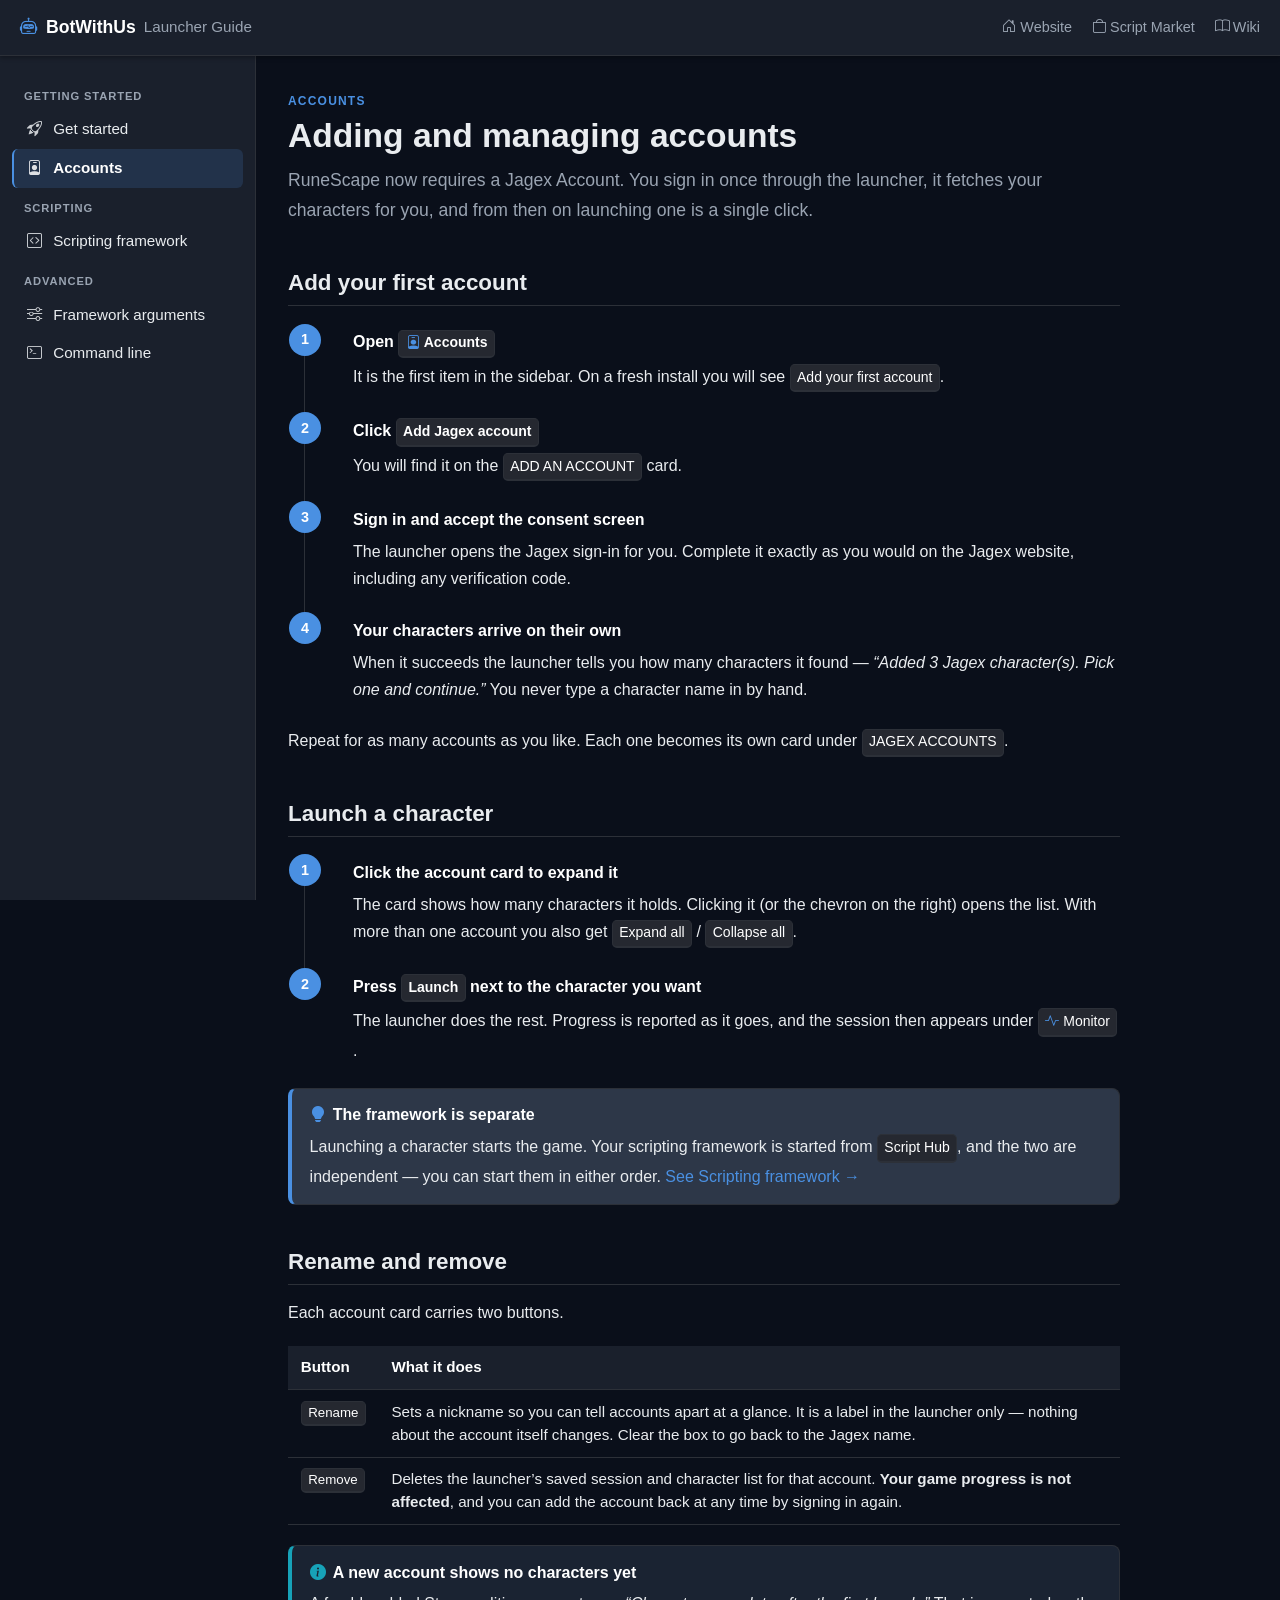
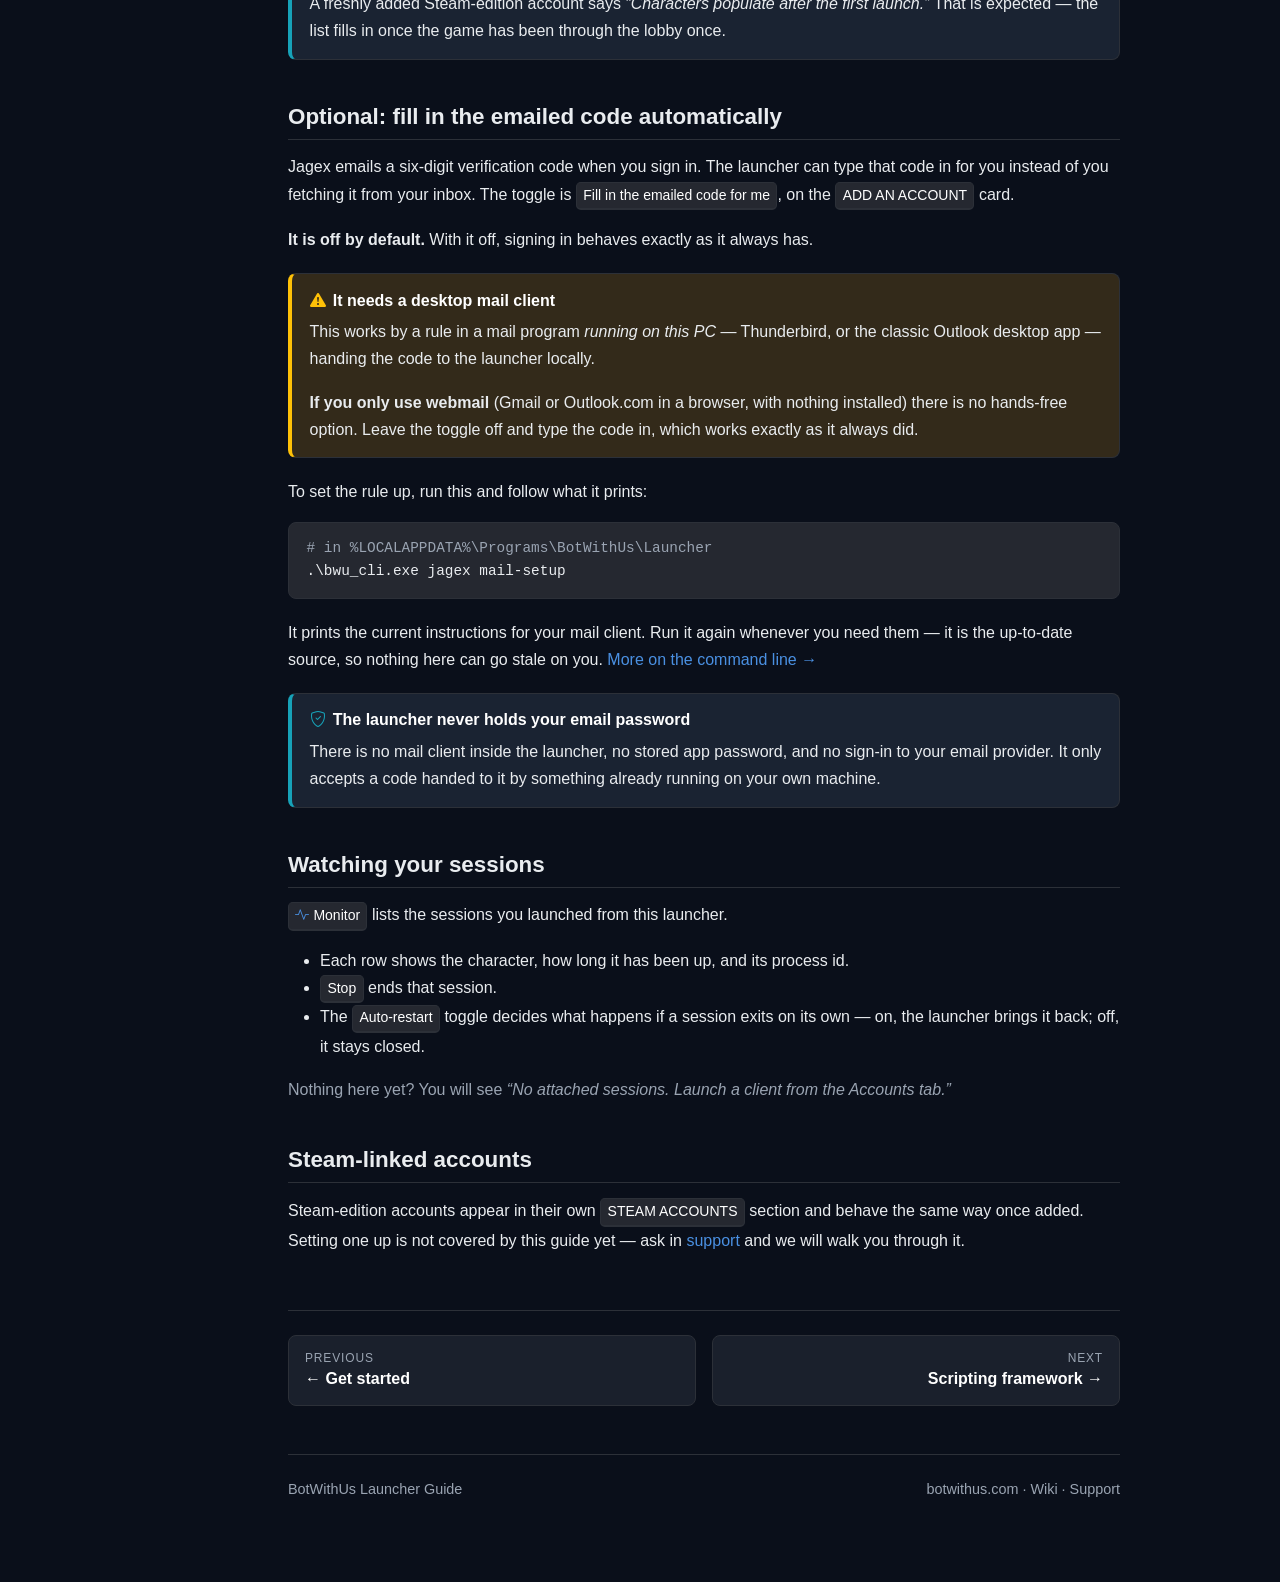
==== accounts.html @ f5e4bc73 "Add the BotWithUs Launcher user guide Five static pages published with GitHub Pages: install and sig" ====
<!DOCTYPE html>
<html lang="en" data-bs-theme="dark">
<head>
<meta charset="UTF-8">
<meta name="viewport" content="width=device-width, initial-scale=1.0">
<title>Accounts &mdash; BotWithUs Launcher Guide</title>
<meta name="description" content="Add a Jagex Account to the BotWithUs Launcher, launch a character, and manage your saved accounts.">
<link rel="stylesheet" href="https://cdn.jsdelivr.net/npm/bootstrap@5.3.3/dist/css/bootstrap.min.css">
<link rel="stylesheet" href="https://cdn.jsdelivr.net/npm/bootstrap-icons@1.13.1/font/bootstrap-icons.min.css">
<link rel="stylesheet" href="assets/site.css">
</head>
<body>

<nav class="bwu-nav">
  <button class="bwu-menu-btn" id="menuBtn" aria-label="Toggle navigation"><i class="bi bi-list"></i></button>
  <a class="bwu-brand" href="index.html"><i class="bi bi-robot"></i> BotWithUs <span class="bwu-brand-sub">Launcher Guide</span></a>
  <div class="bwu-nav-links">
    <a href="https://botwithus.com/"><i class="bi bi-house-door"></i> Website</a>
    <a href="https://botwithus.com/sdn/"><i class="bi bi-bag"></i> Script Market</a>
    <a href="https://wiki.botwithus.net/"><i class="bi bi-book"></i> Wiki</a>
  </div>
</nav>

<div class="bwu-shell">
<aside class="bwu-sidebar" id="sidebar">
  <div class="bwu-cat">Getting started</div>
  <a class="bwu-navitem" href="index.html"><i class="bi bi-rocket-takeoff"></i> Get started</a>
  <a class="bwu-navitem active" href="accounts.html"><i class="bi bi-person-badge"></i> Accounts</a>
  <div class="bwu-cat">Scripting</div>
  <a class="bwu-navitem" href="scripting.html"><i class="bi bi-code-square"></i> Scripting framework</a>
  <div class="bwu-cat">Advanced</div>
  <a class="bwu-navitem" href="arguments.html"><i class="bi bi-sliders"></i> Framework arguments</a>
  <a class="bwu-navitem" href="cli.html"><i class="bi bi-terminal"></i> Command line</a>
</aside>

<main class="bwu-main">
<div class="bwu-content">

<div class="bwu-eyebrow">Accounts</div>
<h1>Adding and managing accounts</h1>
<p class="bwu-lead">RuneScape now requires a Jagex Account. You sign in once through the launcher,
it fetches your characters for you, and from then on launching one is a single click.</p>

<h2 id="add">Add your first account</h2>

<ol class="bwu-steps">
  <li>
    <span class="bwu-step-title">Open <span class="ui"><i class="bi bi-person-badge"></i>Accounts</span></span>
    <p>It is the first item in the sidebar. On a fresh install you will see
    <span class="ui">Add your first account</span>.</p>
  </li>
  <li>
    <span class="bwu-step-title">Click <span class="ui">Add Jagex account</span></span>
    <p>You will find it on the <span class="ui">ADD AN ACCOUNT</span> card.</p>
  </li>
  <li>
    <span class="bwu-step-title">Sign in and accept the consent screen</span>
    <p>The launcher opens the Jagex sign-in for you. Complete it exactly as you would on the
    Jagex website, including any verification code.</p>
  </li>
  <li>
    <span class="bwu-step-title">Your characters arrive on their own</span>
    <p>When it succeeds the launcher tells you how many characters it found &mdash;
    <em>&ldquo;Added 3 Jagex character(s). Pick one and continue.&rdquo;</em> You never type a
    character name in by hand.</p>
  </li>
</ol>

<p>Repeat for as many accounts as you like. Each one becomes its own card under
<span class="ui">JAGEX ACCOUNTS</span>.</p>

<h2 id="launch">Launch a character</h2>

<ol class="bwu-steps">
  <li>
    <span class="bwu-step-title">Click the account card to expand it</span>
    <p>The card shows how many characters it holds. Clicking it (or the chevron on the right)
    opens the list. With more than one account you also get
    <span class="ui">Expand all</span> / <span class="ui">Collapse all</span>.</p>
  </li>
  <li>
    <span class="bwu-step-title">Press <span class="ui">Launch</span> next to the character you want</span>
    <p>The launcher does the rest. Progress is reported as it goes, and the session then appears
    under <span class="ui"><i class="bi bi-activity"></i>Monitor</span>.</p>
  </li>
</ol>

<div class="bwu-callout tip">
  <div class="bwu-callout-title"><i class="bi bi-lightbulb-fill"></i> The framework is separate</div>
  <p>Launching a character starts the game. Your scripting framework is started from
  <span class="ui">Script Hub</span>, and the two are independent &mdash; you can start them in
  either order. <a href="scripting.html">See Scripting framework &rarr;</a></p>
</div>

<h2 id="manage">Rename and remove</h2>

<p>Each account card carries two buttons.</p>

<div class="bwu-tablewrap">
<table class="bwu-table">
  <thead><tr><th>Button</th><th>What it does</th></tr></thead>
  <tbody>
    <tr>
      <td><span class="ui">Rename</span></td>
      <td>Sets a nickname so you can tell accounts apart at a glance. It is a label in the
      launcher only &mdash; nothing about the account itself changes. Clear the box to go back to
      the Jagex name.</td>
    </tr>
    <tr>
      <td><span class="ui">Remove</span></td>
      <td>Deletes the launcher&rsquo;s saved session and character list for that account.
      <strong>Your game progress is not affected</strong>, and you can add the account back at any
      time by signing in again.</td>
    </tr>
  </tbody>
</table>
</div>

<div class="bwu-callout note">
  <div class="bwu-callout-title"><i class="bi bi-info-circle-fill"></i> A new account shows no characters yet</div>
  <p>A freshly added Steam-edition account says <em>&ldquo;Characters populate after the first
  launch.&rdquo;</em> That is expected &mdash; the list fills in once the game has been through the
  lobby once.</p>
</div>

<h2 id="auto-code">Optional: fill in the emailed code automatically</h2>

<p>Jagex emails a six-digit verification code when you sign in. The launcher can type that code in
for you instead of you fetching it from your inbox. The toggle is
<span class="ui">Fill in the emailed code for me</span>, on the
<span class="ui">ADD AN ACCOUNT</span> card.</p>

<p><strong>It is off by default.</strong> With it off, signing in behaves exactly as it always has.</p>

<div class="bwu-callout caution">
  <div class="bwu-callout-title"><i class="bi bi-exclamation-triangle-fill"></i> It needs a desktop mail client</div>
  <p>This works by a rule in a mail program <em>running on this PC</em> &mdash; Thunderbird, or the
  classic Outlook desktop app &mdash; handing the code to the launcher locally.</p>
  <p class="mt-2"><strong>If you only use webmail</strong> (Gmail or Outlook.com in a browser, with
  nothing installed) there is no hands-free option. Leave the toggle off and type the code in, which
  works exactly as it always did.</p>
</div>

<p>To set the rule up, run this and follow what it prints:</p>

<pre><code><span class="c"># in %LOCALAPPDATA%\Programs\BotWithUs\Launcher</span>
.\bwu_cli.exe jagex mail-setup</code></pre>

<p>It prints the current instructions for your mail client. Run it again whenever you need them
&mdash; it is the up-to-date source, so nothing here can go stale on you.
<a href="cli.html">More on the command line &rarr;</a></p>

<div class="bwu-callout note">
  <div class="bwu-callout-title"><i class="bi bi-shield-check"></i> The launcher never holds your email password</div>
  <p>There is no mail client inside the launcher, no stored app password, and no sign-in to your
  email provider. It only accepts a code handed to it by something already running on your own
  machine.</p>
</div>

<h2 id="monitor">Watching your sessions</h2>

<p><span class="ui"><i class="bi bi-activity"></i>Monitor</span> lists the sessions you launched
from this launcher.</p>

<ul>
  <li>Each row shows the character, how long it has been up, and its process id.</li>
  <li><span class="ui">Stop</span> ends that session.</li>
  <li>The <span class="ui">Auto-restart</span> toggle decides what happens if a session exits on its
  own &mdash; on, the launcher brings it back; off, it stays closed.</li>
</ul>

<p class="bwu-muted">Nothing here yet? You will see <em>&ldquo;No attached sessions. Launch a client
from the Accounts tab.&rdquo;</em></p>

<h2 id="steam">Steam-linked accounts</h2>

<p>Steam-edition accounts appear in their own <span class="ui">STEAM ACCOUNTS</span> section and
behave the same way once added. Setting one up is not covered by this guide yet &mdash; ask in
<a href="https://botwithus.com/support/">support</a> and we will walk you through it.</p>

<nav class="bwu-pagenav">
  <a href="index.html">
    <span class="bwu-pagenav-label">Previous</span>
    <span class="bwu-pagenav-title">&larr; Get started</span>
  </a>
  <a class="next" href="scripting.html">
    <span class="bwu-pagenav-label">Next</span>
    <span class="bwu-pagenav-title">Scripting framework &rarr;</span>
  </a>
</nav>

<footer class="bwu-footer">
  <div>BotWithUs Launcher Guide</div>
  <div>
    <a href="https://botwithus.com/">botwithus.com</a> &middot;
    <a href="https://wiki.botwithus.net/">Wiki</a> &middot;
    <a href="https://botwithus.com/support/">Support</a>
  </div>
</footer>

</div>
</main>
</div>

<script>
document.getElementById('menuBtn').addEventListener('click', function () {
  document.body.classList.toggle('bwu-navopen');
});
</script>
</body>
</html>
---- assets/site.css ----
/* BotWithUs Launcher Guide
   Palette copied from the botwithus.com stylesheet so the guide reads as the
   same site. Layered over Bootstrap 5 dark + bootstrap-icons, both of which
   the website itself loads from jsDelivr. No build step. */

:root {
  /* --- from botwithus.com --- */
  --bs-dark: #1A202C;
  --bs-body-bg: #0A0F1A;
  --bs-secondary-bg: #1A202C;
  --bs-tertiary-bg: #252830;
  --bs-primary: #4a90e2;
  --bs-primary-rgb: 74, 144, 226;
  --bs-success: #28a745;
  --bs-warning: #ffc107;
  --bs-danger: #dc3545;
  --bs-info: #17a2b8;
  --bs-border-color: #2c3038;
  --bs-body-color: #e9ecef;
  --bs-link-color: #4a90e2;
  --bs-link-hover-color: #6ba3e7;
  --bwu-card-primary-bg: #2d3748;
  --bwu-card-info-bg: #1a2332;
  --bwu-card-warning-bg: #332a1a;
  --bwu-card-dark-bg: #1e2328;

  /* --- guide-only --- */
  --bwu-muted: #9aa4b2;
  --bwu-sidebar-w: 16rem;
  --bwu-nav-h: 3.5rem;
}

html { scroll-behavior: smooth; scroll-padding-top: calc(var(--bwu-nav-h) + 1rem); }

body {
  background-color: var(--bs-body-bg);
  color: var(--bs-body-color);
  font-family: -apple-system, BlinkMacSystemFont, "Segoe UI", Roboto,
    "Helvetica Neue", Arial, sans-serif;
  min-height: 100vh;
}

a { color: var(--bs-link-color); text-decoration: none; }
a:hover { color: var(--bs-link-hover-color); text-decoration: underline; }

/* ---------- top bar ---------- */
.bwu-nav {
  height: var(--bwu-nav-h);
  background-color: var(--bs-dark);
  border-bottom: 1px solid var(--bs-border-color);
  box-shadow: 0 2px 4px rgba(0, 0, 0, .3);
  position: sticky; top: 0; z-index: 1030;
  display: flex; align-items: center; gap: 1rem;
  padding: 0 1.25rem;
}
.bwu-brand {
  color: #fff; font-weight: 600; font-size: 1.1rem;
  display: inline-flex; align-items: center; gap: .5rem;
}
.bwu-brand:hover { color: #fff; text-decoration: none; }
.bwu-brand i { color: var(--bs-primary); }
.bwu-brand .bwu-brand-sub { color: var(--bwu-muted); font-weight: 400; font-size: .95rem; }
.bwu-nav-links { margin-left: auto; display: flex; gap: 1.25rem; font-size: .9rem; }
.bwu-nav-links a { color: var(--bwu-muted); }
.bwu-nav-links a:hover { color: var(--bs-link-hover-color); text-decoration: none; }
.bwu-menu-btn {
  display: none; background: none; border: 1px solid var(--bs-border-color);
  color: var(--bs-body-color); border-radius: .375rem; padding: .25rem .6rem;
  font-size: 1.1rem; line-height: 1.4;
}

/* ---------- shell ---------- */
.bwu-shell { display: flex; align-items: flex-start; }

.bwu-sidebar {
  width: var(--bwu-sidebar-w); flex: 0 0 var(--bwu-sidebar-w);
  background-color: var(--bs-dark);
  border-right: 1px solid var(--bs-border-color);
  position: sticky; top: var(--bwu-nav-h);
  height: calc(100vh - var(--bwu-nav-h));
  overflow-y: auto; padding: 1.25rem .75rem 2rem;
}
.bwu-sidebar .bwu-cat {
  font-size: .7rem; letter-spacing: .08em; text-transform: uppercase;
  color: var(--bwu-muted); font-weight: 600;
  padding: .75rem .75rem .35rem;
}
.bwu-sidebar a.bwu-navitem {
  display: flex; align-items: center; gap: .6rem;
  padding: .5rem .75rem; border-radius: .375rem;
  color: var(--bs-body-color); font-size: .95rem;
  border-left: 2px solid transparent;
}
.bwu-sidebar a.bwu-navitem:hover {
  background-color: rgba(var(--bs-primary-rgb), .12);
  color: #fff; text-decoration: none;
}
.bwu-sidebar a.bwu-navitem.active {
  background-color: rgba(var(--bs-primary-rgb), .16);
  border-left-color: var(--bs-primary);
  color: #fff; font-weight: 600;
}
.bwu-sidebar a.bwu-navitem i { width: 1.1rem; text-align: center; opacity: .85; }

.bwu-main { flex: 1 1 auto; min-width: 0; padding: 2.25rem 2rem 5rem; }
.bwu-content { max-width: 52rem; }

/* ---------- typography ---------- */
.bwu-eyebrow {
  font-size: .75rem; letter-spacing: .1em; text-transform: uppercase;
  color: var(--bs-primary); font-weight: 600; margin-bottom: .4rem;
}
.bwu-content h1 { font-size: 2.1rem; font-weight: 600; margin-bottom: .6rem; }
.bwu-content h2 {
  font-size: 1.4rem; font-weight: 600; margin-top: 2.75rem; margin-bottom: .85rem;
  padding-bottom: .5rem; border-bottom: 1px solid var(--bs-border-color);
}
.bwu-content h3 { font-size: 1.1rem; font-weight: 600; margin-top: 1.9rem; margin-bottom: .6rem; }
.bwu-content p, .bwu-content li { line-height: 1.7; }
.bwu-content p { margin-bottom: 1rem; }
.bwu-lead { font-size: 1.1rem; color: var(--bwu-muted); line-height: 1.65; }
.bwu-muted { color: var(--bwu-muted); }

/* ---------- UI label chip ---------- */
.ui {
  display: inline-block; background-color: var(--bs-tertiary-bg);
  border: 1px solid var(--bs-border-color); border-bottom-width: 2px;
  border-radius: .3rem; padding: .05rem .4rem;
  font-size: .875em; color: #fff; white-space: nowrap;
}
.ui i { color: var(--bs-primary); margin-right: .25rem; }

code, kbd, .bwu-cmd {
  font-family: ui-monospace, SFMono-Regular, "Cascadia Mono", Menlo, Consolas, monospace;
}
:not(pre) > code {
  background-color: var(--bs-tertiary-bg); color: #e9ecef;
  border: 1px solid var(--bs-border-color); border-radius: .3rem;
  padding: .1rem .35rem; font-size: .875em;
}
pre {
  background-color: var(--bs-tertiary-bg); border: 1px solid var(--bs-border-color);
  border-radius: .5rem; padding: .9rem 1.1rem; overflow-x: auto;
  font-size: .9rem; line-height: 1.6; margin-bottom: 1.25rem;
}
pre code { background: none; border: 0; padding: 0; color: #e9ecef; font-size: inherit; }
pre .c { color: var(--bwu-muted); }
pre .p { color: var(--bs-primary); }

/* ---------- numbered steps ---------- */
ol.bwu-steps { list-style: none; counter-reset: bwu-step; padding-left: 0; margin: 1.25rem 0 1.5rem; }
ol.bwu-steps > li {
  counter-increment: bwu-step; position: relative;
  padding: 0 0 1.4rem 3rem; border-left: 1px solid var(--bs-border-color);
  margin-left: 1rem;
}
ol.bwu-steps > li:last-child { border-left-color: transparent; padding-bottom: 0; }
ol.bwu-steps > li::before {
  content: counter(bwu-step);
  position: absolute; left: -1rem; top: -.15rem;
  width: 2rem; height: 2rem; border-radius: 50%;
  background-color: var(--bs-primary); color: #fff;
  display: flex; align-items: center; justify-content: center;
  font-size: .9rem; font-weight: 600;
}
ol.bwu-steps > li > .bwu-step-title {
  display: block; font-weight: 600; color: #fff; margin-bottom: .3rem; padding-top: .15rem;
}
ol.bwu-steps > li p:last-child { margin-bottom: 0; }

/* ---------- callouts ---------- */
.bwu-callout {
  border-radius: .5rem; padding: .9rem 1.1rem; margin: 1.25rem 0;
  border: 1px solid var(--bs-border-color); border-left-width: 4px;
  background-color: var(--bwu-card-dark-bg);
}
.bwu-callout p:last-child { margin-bottom: 0; }
.bwu-callout .bwu-callout-title {
  font-weight: 600; color: #fff; margin-bottom: .35rem;
  display: flex; align-items: center; gap: .45rem;
}
.bwu-callout.note { border-left-color: var(--bs-info); background-color: var(--bwu-card-info-bg); }
.bwu-callout.note .bwu-callout-title i { color: var(--bs-info); }
.bwu-callout.caution { border-left-color: var(--bs-warning); background-color: var(--bwu-card-warning-bg); }
.bwu-callout.caution .bwu-callout-title i { color: var(--bs-warning); }
.bwu-callout.tip { border-left-color: var(--bs-primary); background-color: var(--bwu-card-primary-bg); }
.bwu-callout.tip .bwu-callout-title i { color: var(--bs-primary); }

/* ---------- cards / tables ---------- */
.bwu-card {
  background-color: var(--bs-dark); border: 1px solid var(--bs-border-color);
  border-radius: .5rem; padding: 1.15rem 1.25rem; margin-bottom: 1rem;
}
.bwu-card h3 { margin-top: 0; }
.bwu-cardgrid { display: grid; grid-template-columns: repeat(auto-fit, minmax(15rem, 1fr)); gap: 1rem; margin: 1.25rem 0; }
.bwu-cardgrid .bwu-card { margin-bottom: 0; }

.bwu-tablewrap { overflow-x: auto; margin: 1.25rem 0; }
table.bwu-table { width: 100%; border-collapse: collapse; font-size: .95rem; }
table.bwu-table th, table.bwu-table td {
  text-align: left; padding: .65rem .8rem; border-bottom: 1px solid var(--bs-border-color);
  vertical-align: top;
}
table.bwu-table th { color: #fff; font-weight: 600; background-color: var(--bs-dark); white-space: nowrap; }
table.bwu-table td:first-child { white-space: nowrap; }
table.bwu-table td:first-child code { white-space: nowrap; }

/* ---------- page nav ---------- */
.bwu-pagenav {
  display: flex; gap: 1rem; margin-top: 3.5rem;
  border-top: 1px solid var(--bs-border-color); padding-top: 1.5rem;
}
.bwu-pagenav a {
  flex: 1 1 0; background-color: var(--bs-dark);
  border: 1px solid var(--bs-border-color); border-radius: .5rem;
  padding: .85rem 1rem; color: var(--bs-body-color);
}
.bwu-pagenav a:hover { border-color: var(--bs-primary); text-decoration: none; }
.bwu-pagenav a.next { text-align: right; }
.bwu-pagenav .bwu-pagenav-label { display: block; font-size: .75rem; color: var(--bwu-muted); text-transform: uppercase; letter-spacing: .07em; }
.bwu-pagenav .bwu-pagenav-title { color: #fff; font-weight: 600; }

footer.bwu-footer {
  border-top: 1px solid var(--bs-border-color); margin-top: 3rem; padding-top: 1.5rem;
  color: var(--bwu-muted); font-size: .9rem;
  display: flex; flex-wrap: wrap; gap: 1rem; justify-content: space-between;
}
footer.bwu-footer a { color: var(--bwu-muted); }
footer.bwu-footer a:hover { color: var(--bs-link-hover-color); }

/* ---------- responsive ---------- */
@media (max-width: 62rem) {
  .bwu-menu-btn { display: inline-block; }
  .bwu-nav-links { display: none; }
  .bwu-sidebar {
    position: fixed; top: var(--bwu-nav-h); left: 0; z-index: 1020;
    transform: translateX(-100%); transition: transform .2s ease;
    box-shadow: 0 0 2rem rgba(0, 0, 0, .6);
  }
  body.bwu-navopen .bwu-sidebar { transform: translateX(0); }
  .bwu-main { padding: 1.75rem 1.15rem 4rem; }
}
@media (max-width: 30rem) {
  .bwu-content h1 { font-size: 1.7rem; }
  .bwu-pagenav { flex-direction: column; }
  ol.bwu-steps > li { padding-left: 2.6rem; }
}
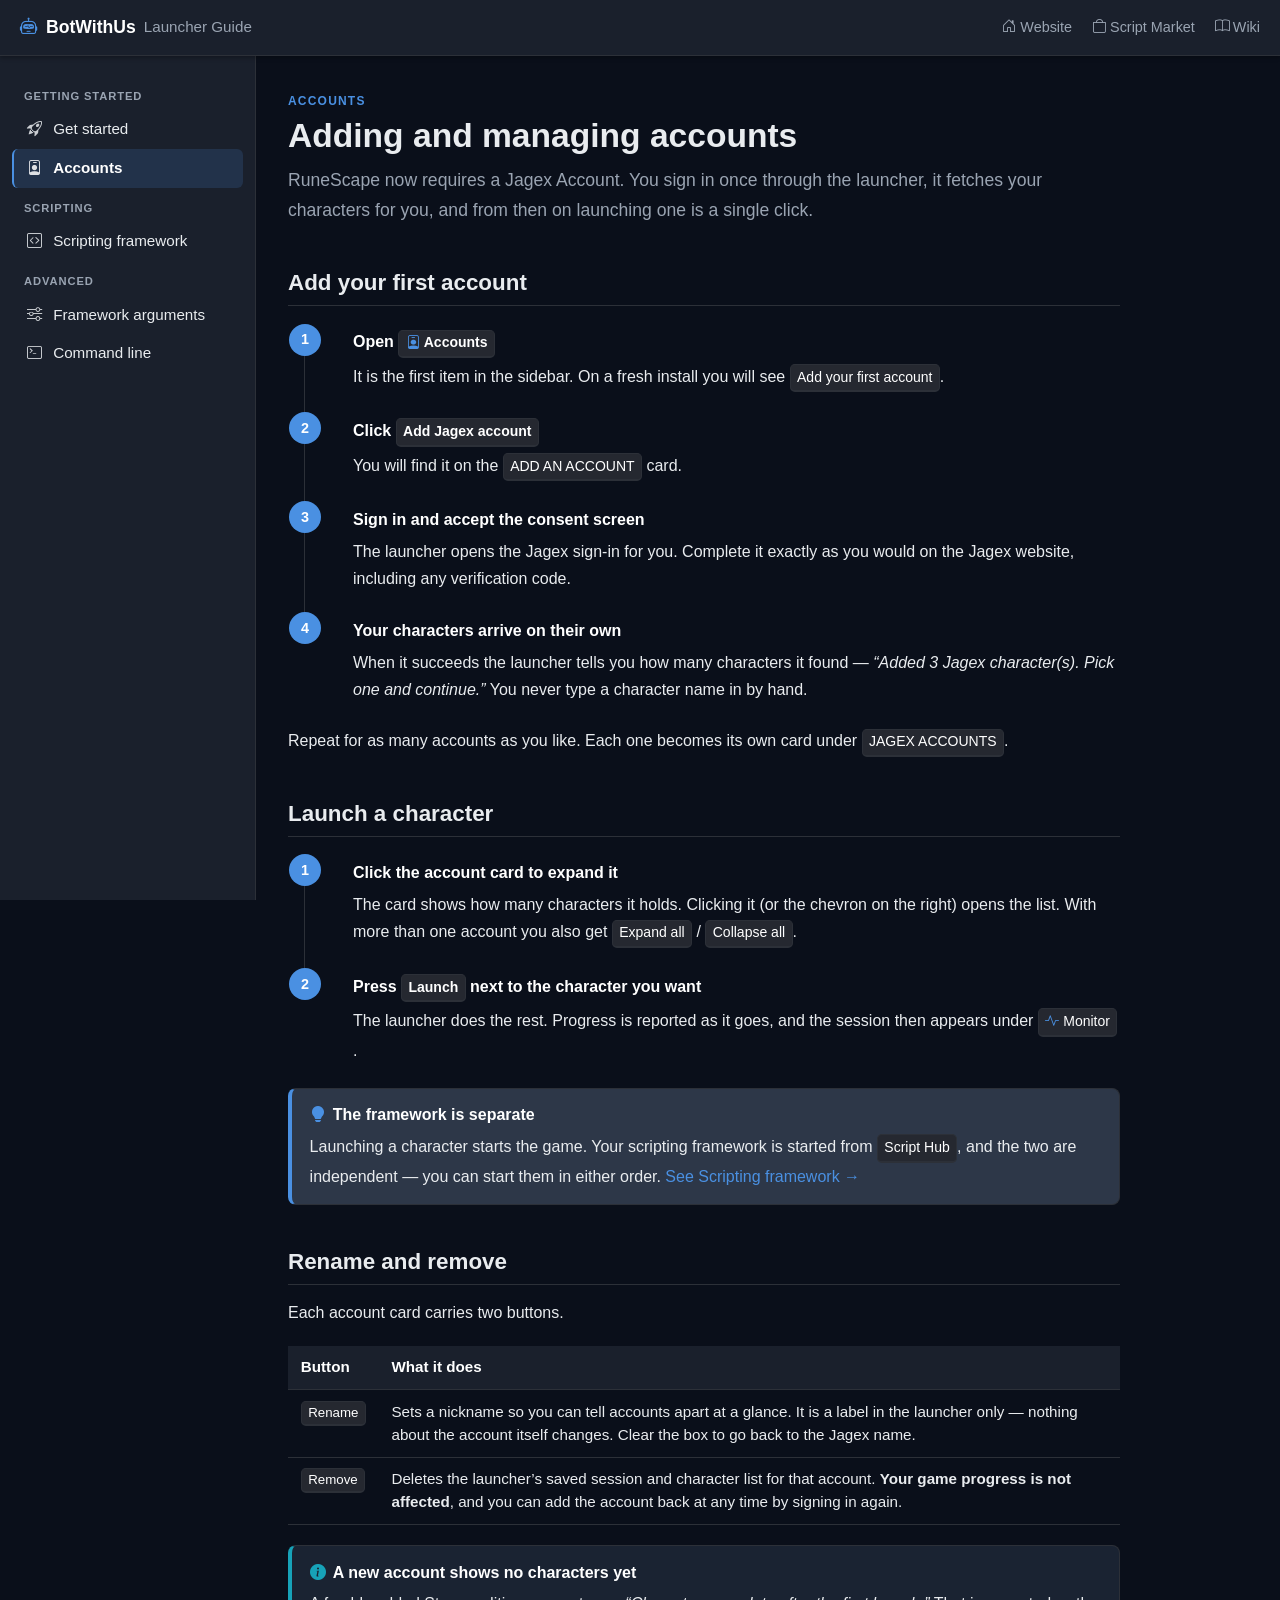
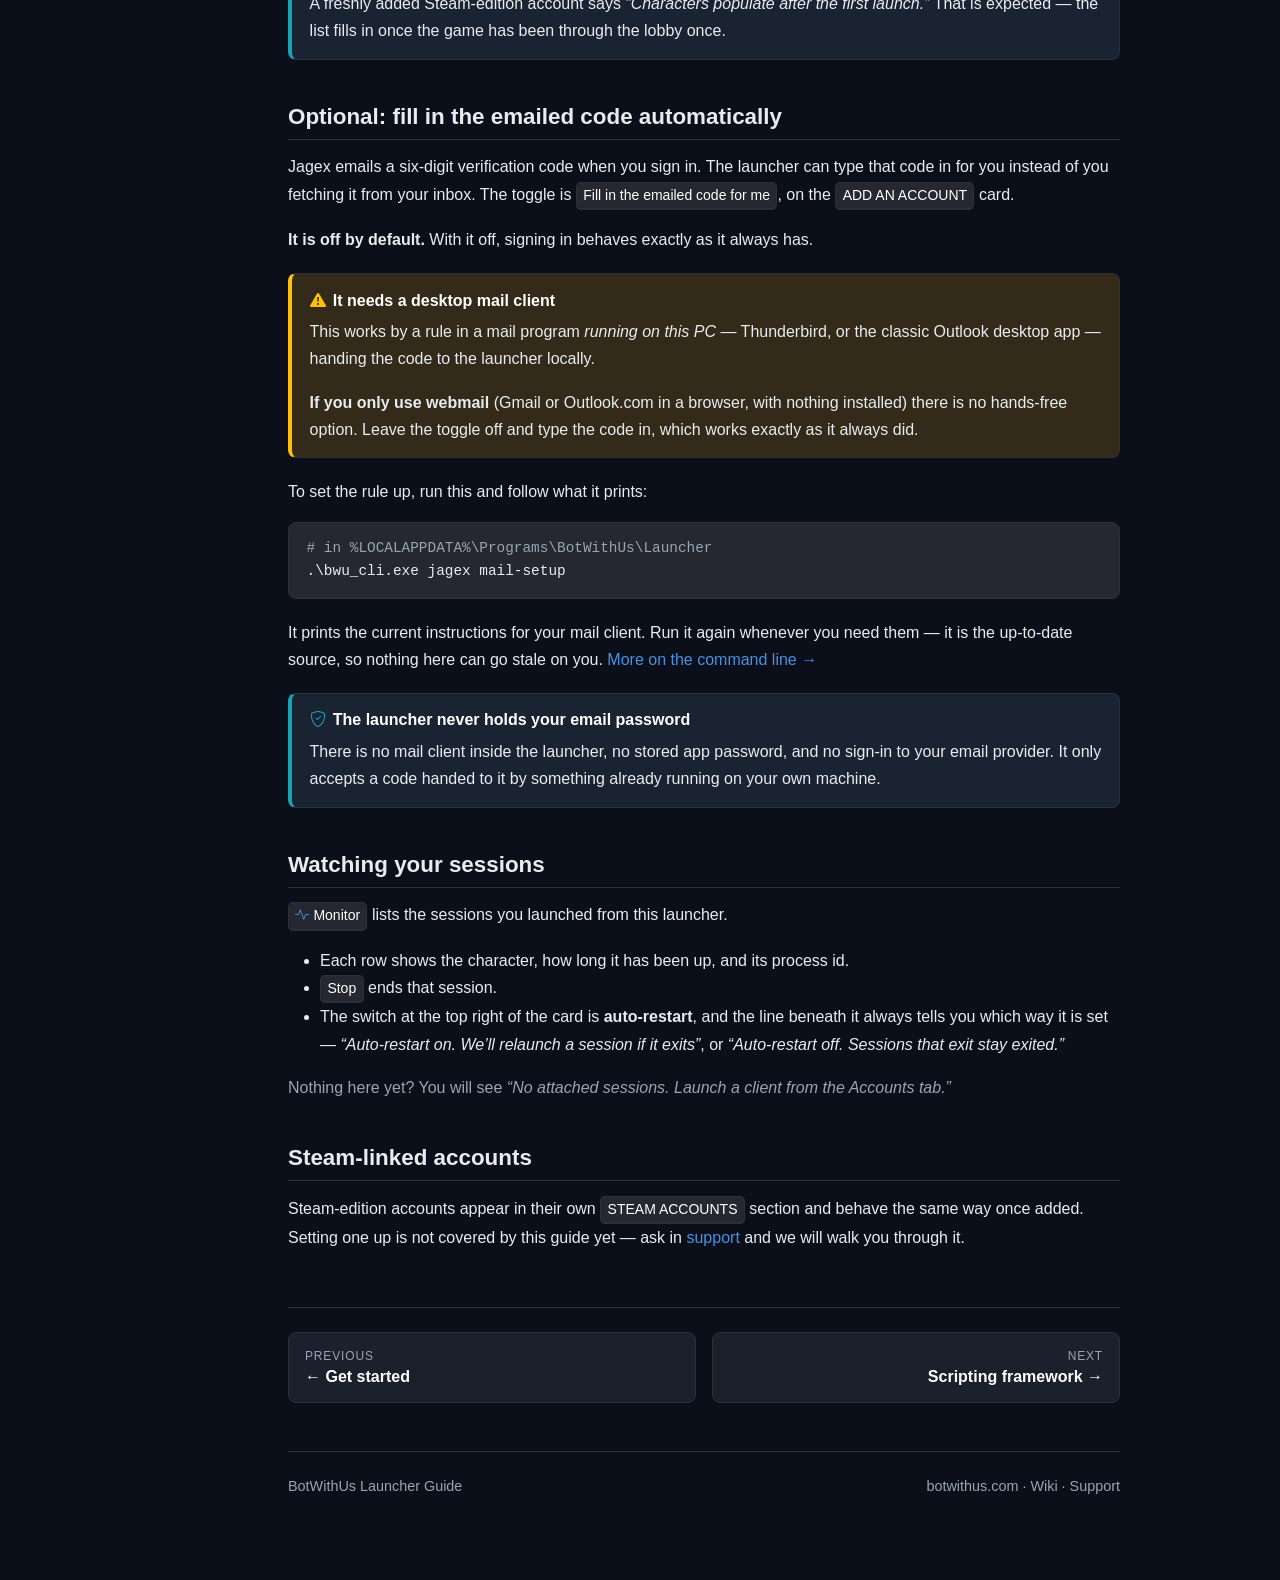
==== commit f3d1a7f5: "Describe the auto-restart switch by where it is, not by a label It is an unlabelled toggle in the Mo" ====
--- a/accounts.html
+++ b/accounts.html
@@ -165,8 +165,10 @@
 <ul>
   <li>Each row shows the character, how long it has been up, and its process id.</li>
   <li><span class="ui">Stop</span> ends that session.</li>
-  <li>The <span class="ui">Auto-restart</span> toggle decides what happens if a session exits on its
-  own &mdash; on, the launcher brings it back; off, it stays closed.</li>
+  <li>The switch at the top right of the card is <strong>auto-restart</strong>, and the line beneath
+  it always tells you which way it is set &mdash; <em>&ldquo;Auto-restart on. We&rsquo;ll relaunch a
+  session if it exits&rdquo;</em>, or <em>&ldquo;Auto-restart off. Sessions that exit stay
+  exited.&rdquo;</em></li>
 </ul>
 
 <p class="bwu-muted">Nothing here yet? You will see <em>&ldquo;No attached sessions. Launch a client
